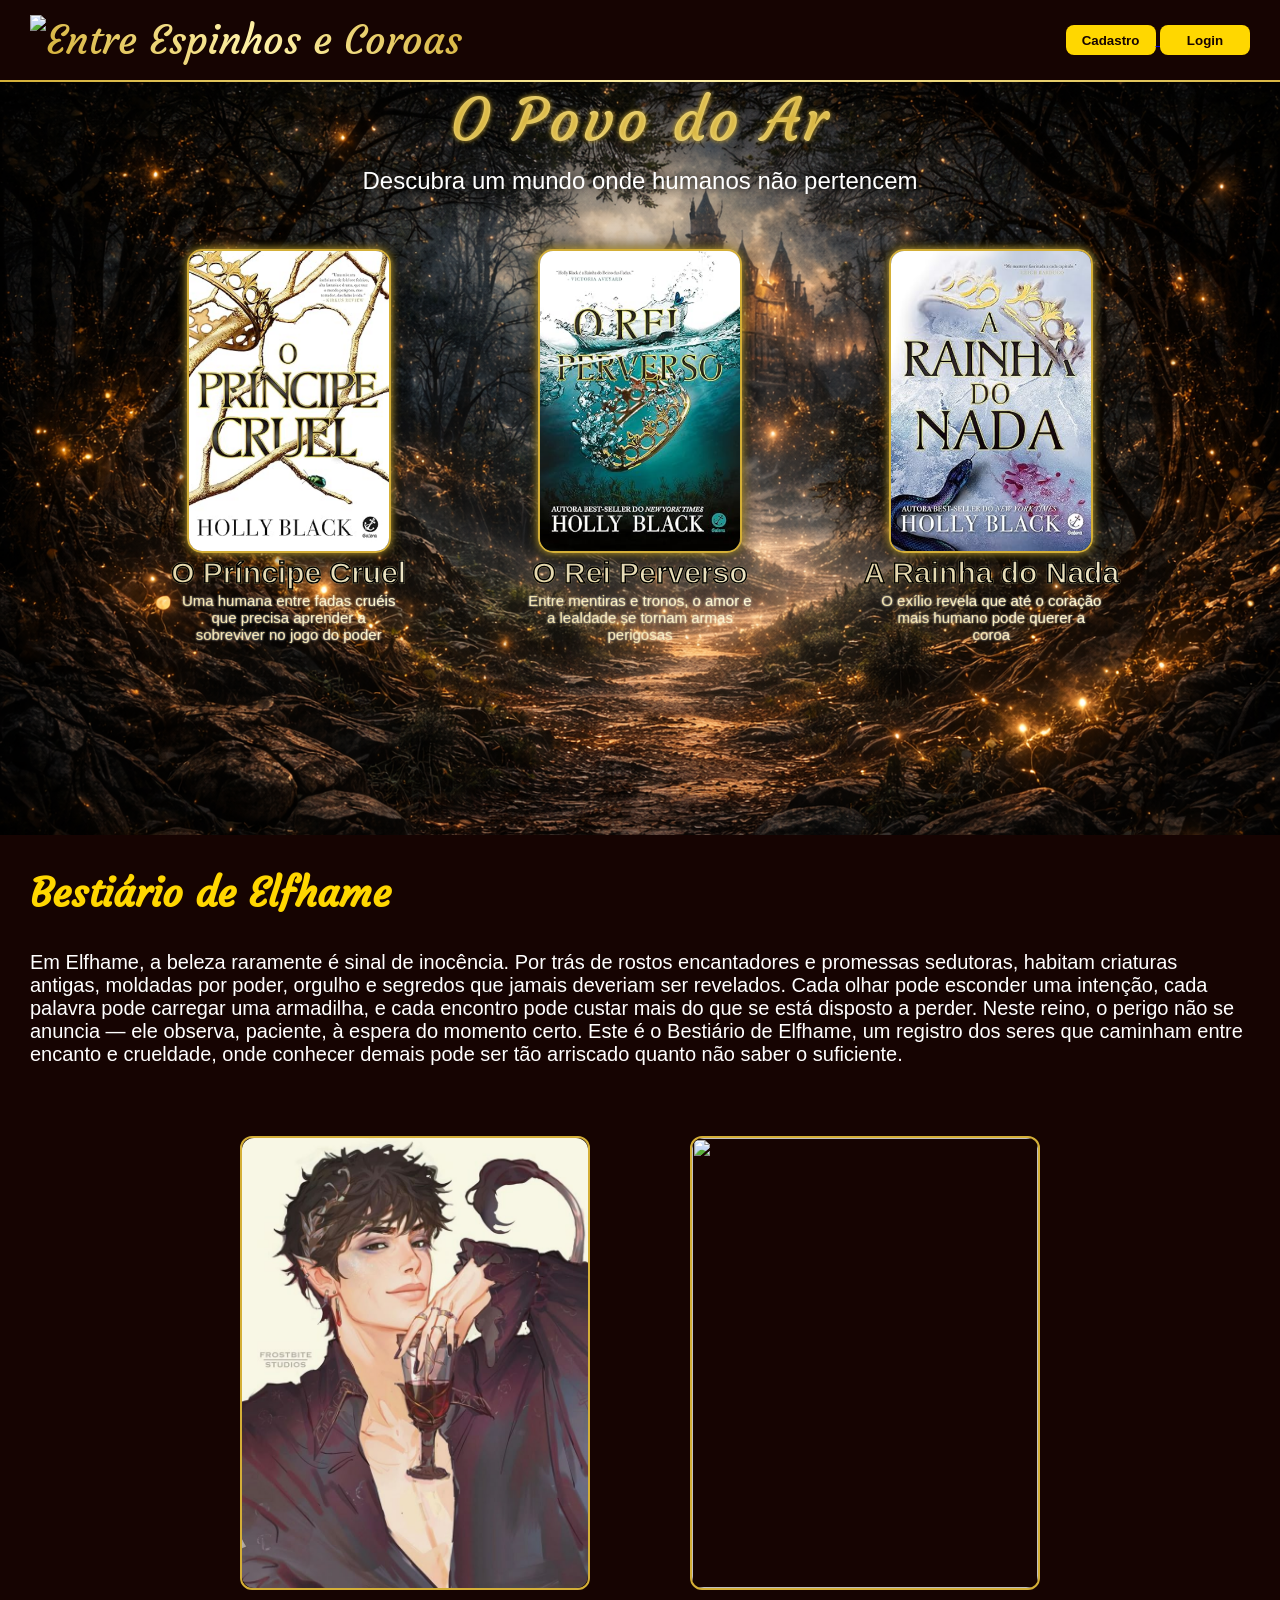
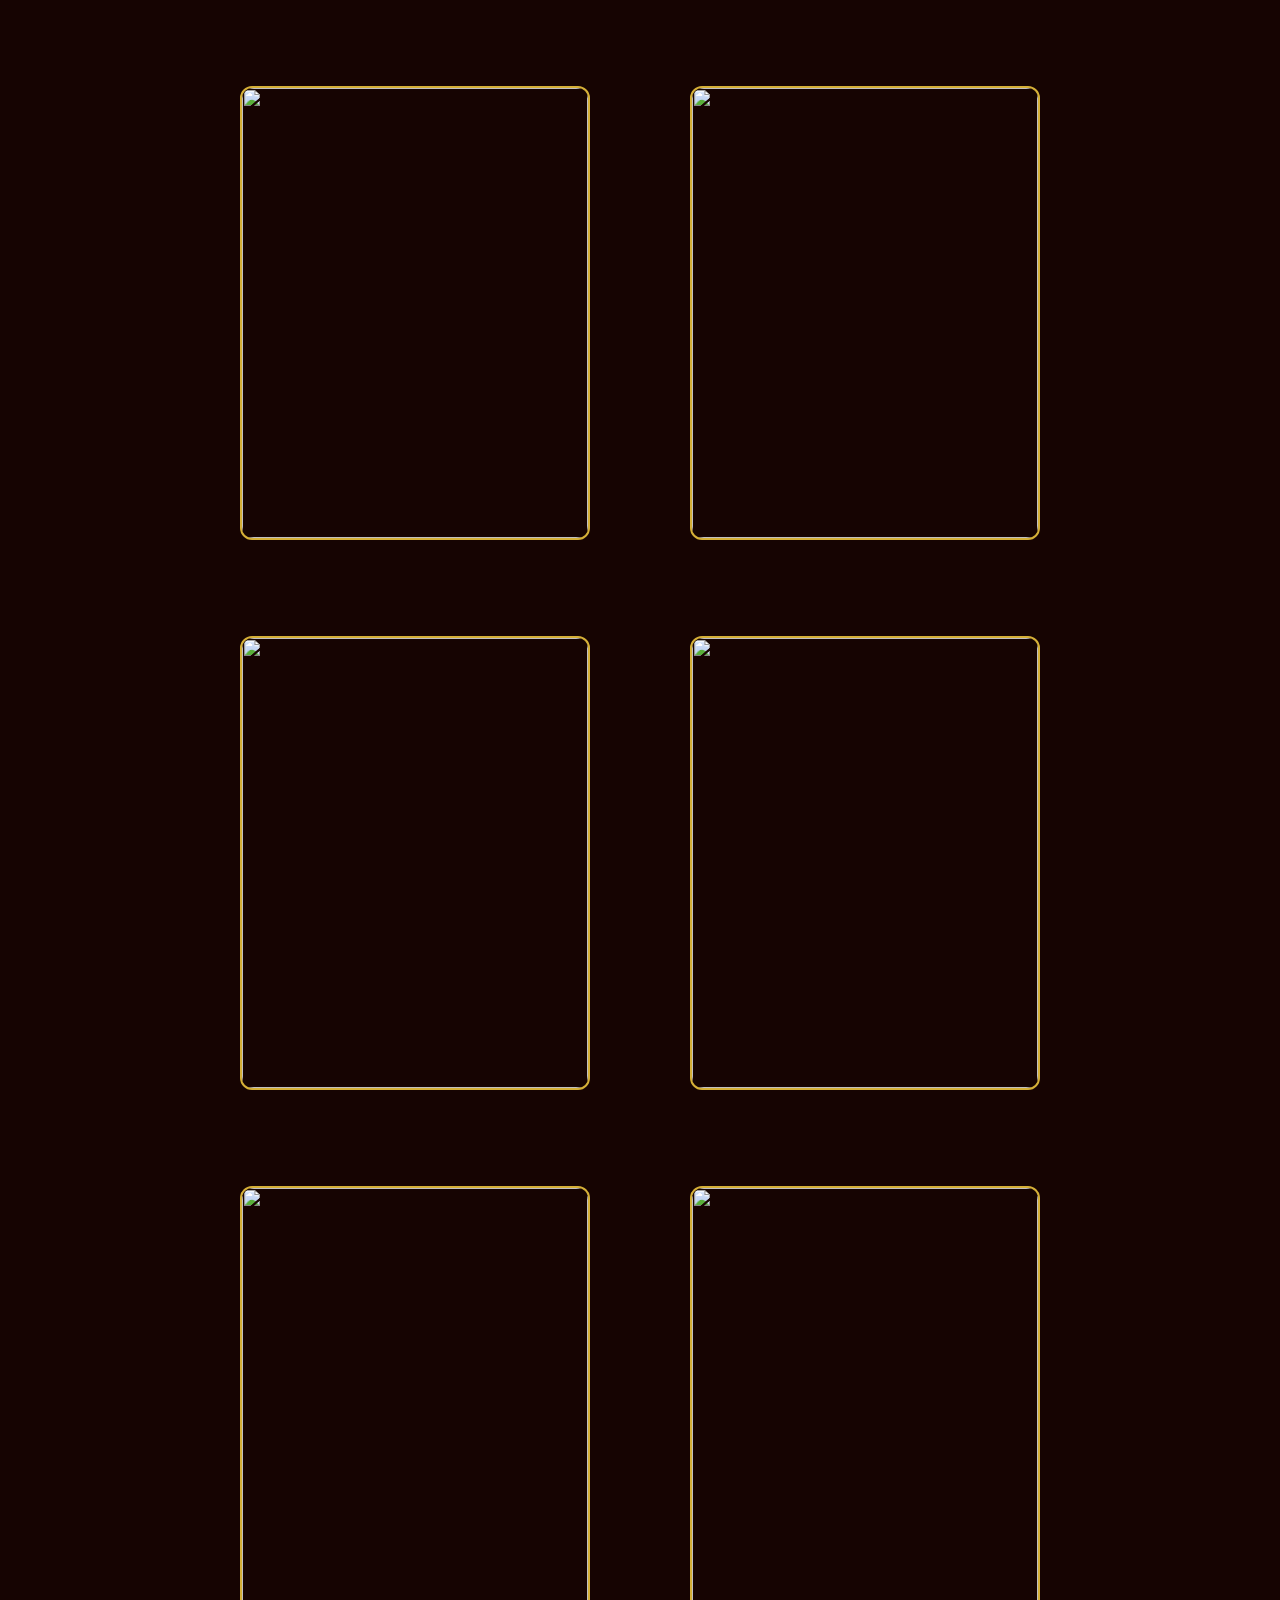
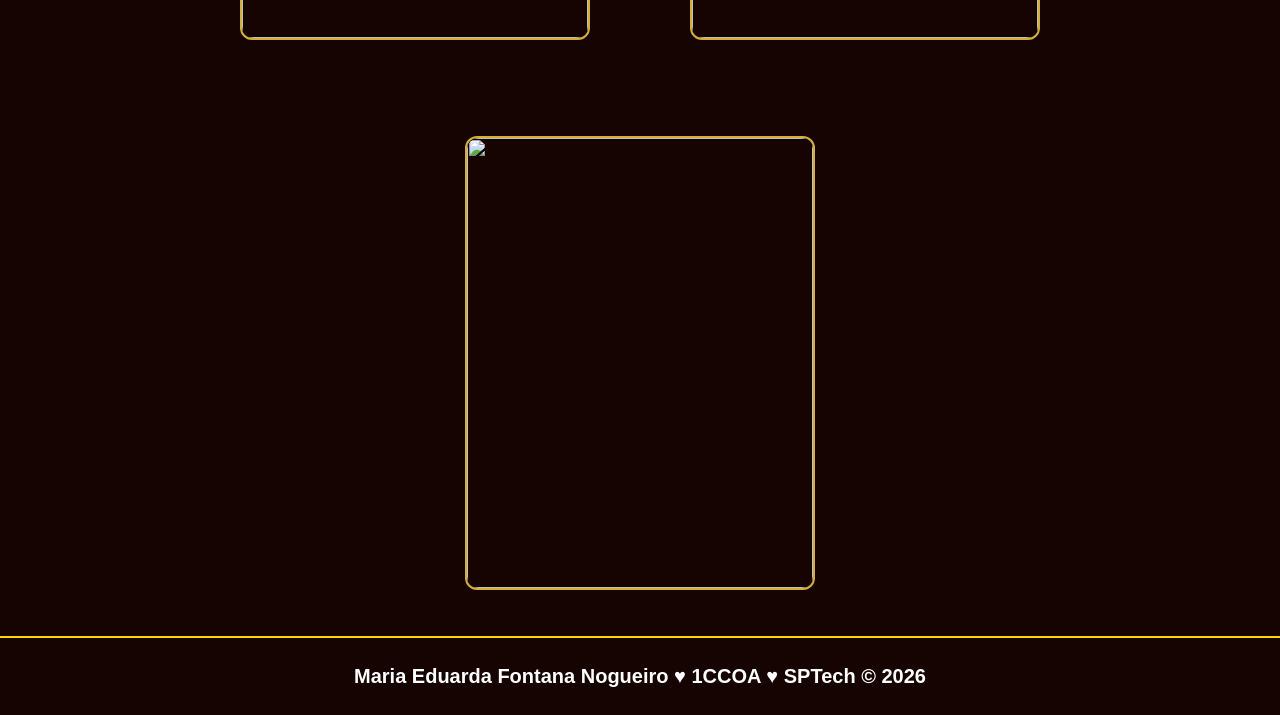
==== public/index.html @ 67f89bbd "salvando" ====
<!DOCTYPE html>
<html lang="en">

<head>
  <meta charset="UTF-8">
  <meta http-equiv="X-UA-Compatible" content="IE=edge">
  <meta name="viewport" content="width=device-width, initial-scale=1.0">

  <title>O Povo do Ar | Página Inicial</title>

  <script src="./js/sessao.js"></script>

  <link rel="stylesheet" href="./css/estilo.css">
  <link rel="icon" href="../public/assets/icon/logo_sem_fundo.png">
  <link rel="preconnect" href="https://fonts.gstatic.com">
  <link rel="preconnect" href="https://fonts.googleapis.com">
</head>

<body>
  <header>
    <div id="logo">
      <a href="/public"><img id="logo_coroa" src="../assets/icon/logo_sem_fundo.png"></a>
      <div class="logo_escrito">Entre Espinhos e Coroas</div>
    </div>

    <div>
      <a href="cadastro.html">
        <button class="button">Cadastro</button>
      </a>
      <a href="login.html">
        <button class="button">Login</button>
      </a>
    </div>
  </header>


  <div class="banner">
    <div class="titulo-container">
      <h1 class="titulo">O Povo do Ar</h1>
      <p class="subtitulo">Descubra um mundo onde humanos não pertencem</p>
    </div>


    <div class="social">
      <div class="container">
        <div class="boxes">
          <div class="box">
            <img src="assets/imgs/livros/principe.png">
            <h4>O Príncipe Cruel</h4>
            <p>Uma humana entre fadas cruéis que precisa aprender a sobreviver no jogo do poder</p>
          </div>
          <div class="box">
            <img src="assets/imgs/livros/rei.png">
            <h4>O Rei Perverso</h4>
            <p>Entre mentiras e tronos, o amor e a lealdade se tornam armas perigosas</p>
          </div>
          <div class="box">
            <img src="assets/imgs/livros/rainha.png">
            <h4>A Rainha do Nada</h4>
            <p>O exílio revela que até o coração mais humano pode querer a coroa</p>
          </div>
        </div>
      </div>
    </div>
  </div>

  <div class="titulo_criaturas">
    <h2>Bestiário de Elfhame</h2>
    <p>Em Elfhame, a beleza raramente é sinal de inocência. Por trás de rostos encantadores e promessas sedutoras, habitam criaturas antigas, moldadas por poder, orgulho e segredos que jamais deveriam ser revelados. Cada olhar pode esconder uma intenção, cada palavra pode carregar uma armadilha, e cada encontro pode custar mais do que se está disposto a perder. Neste reino, o perigo não se anuncia — ele observa, paciente, à espera do momento certo. Este é o Bestiário de Elfhame, um registro dos seres que caminham entre encanto e crueldade, onde conhecer demais pode ser tão arriscado quanto não saber o suficiente.</p>
  </div>

  <div class="container_cards">

    <div class="card_">
      <div class="card_css">
        <div class="card_frente">
          <img src="assets/imgs/personagens/cardan_frostbite_studios.jpg" alt="">
        </div>
        <div class="card_atras">
          <h3 class="p_texto">Fadas (Faeries)</h3>
          <p class="p_texto">São os seres principais do mundo de Elfhame. Apesar do nome “fadas”, elas não são necessariamente gentis:
            podem ser belas, cruéis, enganosas ou perigosas. São imortais ou de vida muito longa e seguem regras
            mágicas rígidas, como não poder mentir diretamente.</p>
        </div>
      </div>
    </div>

    <div class="card_">
      <div class="card_css">
        <div class="card_frente">
          <img src="assets/imgs/elfo_da_corte.png" alt="">
        </div>
        <div class="card_atras">
          <h3 class="p_texto">Elfos da Corte (High Fae)</h3>
          <p class="p_texto">São os nobres do mundo feérico. Poderosos, inteligentes e politicamente influentes, vivem nas cortes e
            comandam grande parte das terras mágicas. Muitos possuem habilidades mágicas e são extremamente
            orgulhosos.</p>
        </div>
      </div>
    </div>

    <div class="card_">
      <div class="card_css">
        <div class="card_frente">
          <img src="assets/imgs/redcaps.png" alt="">
        </div>
        <div class="card_atras">
          <h3 class="p_texto">Redcaps</h3>
          <p class="p_texto">Criaturas violentas e assustadoras, conhecidas por serem guerreiras brutais. Dizem que seus chapéus ficam
            vermelhos porque são tingidos de sangue. São temidos até mesmo por outros feéricos.</p>
        </div>
      </div>
    </div>

    <div class="card_">
      <div class="card_css">
        <div class="card_frente">
          <img src="assets/imgs/goblinos.png" alt="">
        </div>
        <div class="card_atras">
          <h3 class="p_texto">Goblinos</h3>
          <p class="p_texto">Seres feéricos menores, geralmente ligados a trabalhos ou funções mais simples. Podem ser traiçoeiros,
            mas também servem como mensageiros, comerciantes ou servos no mundo de Elfhame.</p>
        </div>
      </div>
    </div>

    <div class="card_">
      <div class="card_css">
        <div class="card_frente">
          <img src="assets/imgs/cardan_capa.jpg" alt="">
        </div>
        <div class="card_atras">
          <h3 class="p_texto">Ogres (Ogro)</h3>
          <p class="p_texto">Criaturas grandes, fortes e perigosas. São mais selvagens do que inteligentes, e costumam viver em áreas
            isoladas ou perigosas. São vistos como ameaças por outras espécies feéricas.</p>
        </div>
      </div>
    </div>

    <div class="card_">
      <div class="card_css">
        <div class="card_frente">
          <img src="assets/imgs/cardan_capa.jpg" alt="">
        </div>
        <div class="card_atras">
          <h3 class="p_texto">Nixies</h3>
          <p class="p_texto">Seres aquáticos ligados a lagos e rios. São sedutores e enganosos, capazes de atrair humanos e feéricos
            para
            a água. Costumam ser difíceis de confiar.</p>
        </div>
      </div>
    </div>

    <div class="card_">
      <div class="card_css">
        <div class="card_frente">
          <img src="assets/imgs/cardan_capa.jpg" alt="">
        </div>
        <div class="card_atras">
          <h3 class="p_texto">Kelpies</h3>
          <p class="p_texto">Espíritos de água que geralmente aparecem como cavalos lindos. Mas sua verdadeira natureza é mortal: eles
            podem arrastar suas vítimas para a morte em rios e lagos.</p>
        </div>
      </div>
    </div>

    <div class="card_">
      <div class="card_css">
        <div class="card_frente">
          <img src="assets/imgs/cardan_capa.jpg" alt="">
        </div>
        <div class="card_atras">
          <h3 class="p_texto">Boggles (ou Boggarts)</h3>
          <p class="p_texto">Pequenas criaturas travessas que gostam de causar confusão e pequenos caos. Não são extremamente perigosas,
            mas podem ser irritantes e enganosas.</p>
        </div>
      </div>
    </div>

    <div class="card_">
      <div class="card_css">
        <div class="card_frente">
          <img src="assets/imgs/cardan_capa.jpg" alt="">
        </div>
        <div class="card_atras">
          <h3 class="p_texto">Humanos</h3>
          <p class="p_texto">São os mortais do Reino Mortal. Não possuem magia nem vida longa, mas são inteligentes, adaptáveis e muitas
            vezes subestimados pelos feéricos.</p>
        </div>
      </div>
    </div>
  </div>




  <div class="footer">
    <div class="container">
      <h4>Maria Eduarda Fontana Nogueiro &hearts; 1CCOA &hearts; SPTech &copy; 2026</h4>
    </div>
  </div>

</body>

<script>
  // assim que clica na imagem ele vira
  // function virar(card) {
  //   card.classList.toggle("virado")
  // }
</script>

</html>
---- public/css/estilo.css ----
/* @import url('https://fonts.googleapis.com/css2?family=Barlow:ital,wght@0,100;0,200;0,300;0,400;0,500;0,600;0,700;0,800;0,900;1,100;1,200;1,300;1,400;1,500;1,600;1,700;1,800;1,900&display=swap'); */
@import url('https://fonts.googleapis.com/css2?family=Bungee&family=Courgette&display=swap');

body {
  margin: 0;
  padding: 0;
  font-family: 'Barlow', 'Segoe UI', 'Segoe UI', Tahoma, Geneva, Verdana, sans-serif;
  background-color: rgb(22, 4, 2);
}

:root {
  --tamanho-header: 80px;
  --tamanho-banner: calc(100vh - var(--tamanho-header) - var(--tamanho-footer) - 2px);
  --tamanho-simulador: calc(100vh - var(--tamanho-header) - var(--tamanho-footer) - 2px);
  --tamanho-login: calc(100vh - var(--tamanho-header) - var(--tamanho-footer) - 2px);
  --tamanho-footer: 65px;
}

.container {
  display: flex;
  width: 80%;
  margin: auto;
}

header {
  height: 20px;
  display: flex;
  align-items: center;
  justify-content: space-between;
  padding: 30px;
  border-bottom: 2px solid;
  border-image-source: linear-gradient(45deg, #d4af37, #fff2a8, #d4af37);
  border-image-slice: 1;
}

#logo {
  display: flex;
}

#logo_coroa {
  height: 80px;
}

.links {
  display: flex;
  justify-content: space-between;
  color: #ffd700;
  gap: 30px;
  font-size: 20px;
}

.logo_escrito {
  font-size: 40px;
  font-family: "Courgette", cursive;
  font-weight: 400;
  font-style: normal;

  /* efeido dourado na letra (deg = degrade vai em sentido diagonal*/
  background: linear-gradient(45deg, #d4af37, #fff2a8, #d4af37);
  /* degrade e o texto ficam juntos */
  -webkit-background-clip: text;
  /* tira da cor da letra em si e permanece o degrade */
  -webkit-text-fill-color: transparent;
  margin: 0;
  justify-content: end;
  display: flex;
  align-items: center;
}

button {
  width: 90px;
  height: 30px;
  border-style: none;
  background-color: #ffd700;
  color: rgb(22, 4, 2);
  font-weight: 700;
  border-radius: 8px;
  cursor: pointer;
  transition: 0.3s;
}

.button:hover {
  transition: scale(1.3);
  background-color: #cbb223;
  color: white;
  transform: translateY(-2px);
}

body::selection {
  background-color: #ffd700;
  color: black;
}

.titulo_principal img {
  height: 65px;
  justify-content: center;
  align-items: center;

}

.header a {
  text-decoration: none;
  color: #e3b062;
  font-size: 16px;
}

.agora {
  font-weight: 600;
}

.navbar {
  width: 300px;
  display: flex;
  align-items: center;
  justify-content: space-between;
  list-style: none;
  color: #e3b062;
}


/* coroa */
.navbar img {
  width: 60px;
}

.header h1 {
  margin: 0;
}

/* BANNER */
.banner {
  height: var(--tamanho-banner);
  color: white;
  background-image: url('../assets/imgs/fundo/fundo_home.png');
  background-size: cover;
}

.banner .container {
  justify-content: center;
  align-items: center;
  height: 100%;
}

.titulo-container {
  /* centralizar */
  text-align: center;
  /* fica grudado no cabeçalho */
  margin: 0px;
}

.titulo {
  font-size: 60px;
  font-family: "Courgette", cursive;
  font-weight: 400;
  font-style: normal;

  /* efeido dourado na letra (deg = degrade vai em sentido diagonal*/
  background: linear-gradient(45deg, #d4af37, #fff2a8, #d4af37);
  /* degrade e o texto ficam juntos */
  -webkit-background-clip: text;
  /* tira da cor da letra em si e permanece o degrade */
  -webkit-text-fill-color: transparent;
  /* brilho */
  text-shadow: 0 0 5px #d4af37;

  letter-spacing: 3px;
  margin: 0;
}

.subtitulo {
  font-size: 24px;
  color: white;
  margin-top: 10px;
  text-shadow: 0 0 10px black;
}

.banner .container p {
  width: 70%;
  margin: 0;
  padding: 0;
  font-size: 15px;
}

.banner .container span {
  font-weight: 800;
}

/* MISSÃO VISÃO VALORES */

.social {
  display: flex;
}

.social .container {
  justify-content: center;

}

.box img {
  /* padroniza o tamanho da imagem */
  width: 200px;
  height: 300px;
  /* não deixa distorcer a imagem */
  object-fit: cover;
  /* curva da borda */
  border-radius: 15px;
  border: 2px solid #d4af37;
  box-shadow: 0 0 10px #d4af37, 0 0 20px black;
}

.social .container .boxes {
  display: flex;
  width: 100%;
  padding: 30px 0;
  justify-content: center;
  gap: 30px;
}

.social p {
  text-align: center;
}

.box {
  display: flex;
  flex-direction: column;
  align-items: center;
  width: 500px;
  /* efeido dourado na letra (deg = degrade vai em sentido diagonal*/
  background: linear-gradient(45deg, #d4af37, #fff2a8, #d4af37);
  /* degrade e o texto ficam juntos */
  -webkit-background-clip: text;
  /* tira da cor da letra em si e permanece o degrade */
  -webkit-text-fill-color: transparent;
}

.box h4 {
  /* aumentar a letra */
  font-size: 30px;
  margin-top: 3px;
  margin-bottom: 2px;

  -webkit-text-stroke: 1.5px black;
  text-shadow: 0 0 2px rgba(228, 224, 214, 0.7);
}

.box p {
  margin-top: 5px;
  text-shadow: 0 0 2px white;
  font-size: 2px;
}

.historia {
  display: flex;
}

/* FOOTER */

.footer {
  background-color: rgb(22, 4, 2);
  height: 50px;
  color: #fff;
  display: flex;
  font-size: 15px;
  border-top: 2px solid #ffd700;
}

.footer .container {
  justify-content: center;
  text-align: center;

}

.footer .container h4 {
  color: white;
  font-size: 20px;
}


/* HOME */

.home {
  background-color: rgb(0, 0, 0);
  color: white;
}

.personagem {
  margin: 30px;
  width: 33%;
  background-color: rgb(22, 4, 2);
  border-radius: 20px;
  padding: 10px;
  border: 4px solid #ffd700;
}

.titulo-personagens p {
  font-size: 600px;
}



/* cards da home */

.titulo_criaturas {
  margin: 30px;
  font-weight: 400;
  font-style: normal;
}

.titulo_criaturas h2 {
  font-size: 40px;
  font-family: "Courgette", cursive;
  color: #ffd700;
}

.titulo_criaturas p {
  font-size: 20px;
  color: white;
}

.container_cards {
  gap: 20px;
  justify-content: center;
  margin-top: 10px;
  margin-bottom: 10px;

  display: flex;
  flex-wrap: wrap;

}

.card_ {
  width: 350px;
  height: 450px;
  /* efeito 3D */
  /* perspective: 1000px; */
  margin: 40px;
  display: flex;
  gap: 20px;
}

.card_css {
  width: 100%;
  height: 100%;
  transition: 0.8s;
  /* transform-style: preserve-3d; */
  position: relative;
  border-radius: 12px;
  border: 2px solid #d4af37;
}

/* imagem escurece */
.card_:hover .card_frente img {
  opacity: 0.3;
  transition: 0.5s;
}

.card_:hover .card_atras {
  opacity: 1;
}

.card_frente,
.card_atras {
  /* faz a frente e verso ficar um em cima do outro */
  position: absolute;

  width: 100%;
  height: 100%;
  /* backface-visibility: hidden; */
  border-radius: 12px;
  overflow: hidden;
}

.card_frente img {
  width: 100%;
  height: 100%;
  /* object-fit: cover; */
}

.card_frente {
  /* para ficar um em cima do outro */
  position: relative;
}

.card_atras p {
  font-size: 20px;
  line-height: 1.5;
  /* espaçamento entre as linhas */
  margin: 0;
  /* max-width: 250px; */
}

.card_atras h3 {
  font-size: 24px;
  justify-content: center;
  text-shadow: 0 0 5px #ffd700;
}


.p_texto {
  width: 100%;
  height: 20%;
  display: flex;
  flex-direction: column;
  align-items: center;

}

.card_atras {
  width: 100%;
  height: 100%;
  color: #ffffff;
  /* transform: rotateY(180deg); */
  top: 0;
  /* left: 0; */
  /* quando esta na imagem não aparece o que esta escrito */
  opacity: 0;
  text-align: center;
  /* tempo para escurecer */
  transition: 0.5s;
  display: flex;
  flex-direction: column;
  align-items: center;
  gap: 12px;
  text-align: center;
}



/* LOGIN */

.login {
  height: var(--tamanho-login);
  background-image: url('../assets/imgs/fundo/fundo_cadastro_login.png');
  background-size: cover;
}

.login .container {
  justify-content: center;
  align-items: center;
  height: 100%;
}

.card {
  width: 50%;
  background-color: rgb(0, 0, 0);
  border-radius: 10px;
  display: flex;
  align-items: center;
  justify-content: space-evenly;
  color: rgb(255, 255, 255);
  flex-direction: column;
  height: fit-content;
  padding: 20px 0;
}

.card h2 {
  margin: 0;
  font-size: 30px;
  color: #ffd700;
}

.formulario {
  display: flex;
  height: 90%;
  width: 80%;
  justify-content: space-around;
  flex-direction: column;
}

.formulario span {
  font-size: 15px;
  font-weight: 800;
}

.formulario input {
  border: 2px solid #ffd700;
  text-align: center;
  border-radius: 6px;
  margin: 0;
}

.campo select {
  border: 2px solid #ffd700;
  background-color: rgb(208, 207, 207);
  text-align: center;
  border-radius: 6px;
  margin: 0;
  height: 40px;
  color: rgb(126, 123, 123);
}

.campo {
  display: flex;
  flex-direction: column;
  justify-content: start;
  padding: 5px 0;
}

.botao {
  cursor: pointer;
  font-family: "Barlow", sans-serif;
  border: 0;
  border-radius: 5px;
  font-weight: 600;
  font-size: 18px;
  color: black;
  background-color: #ffd700;
  width: 120px;
  height: 30px;
  align-self: center;
  margin-top: 20px;
  border: 3px solid black;
}

.loading-div {
  width: 50px;
  display: none;
}

.loading-div img {
  height: 50px;
  width: 50px;
}

#div_erros_login {
  display: none
}

/* FORMULARIO */

.alerta_erro {
  display: flex;
  justify-content: flex-end;
}

.card_erro {
  display: none;
  background-color: rgb(0, 0, 0);
  color: rgb(255, 255, 255);
  /* width: 230px; */
  position: fixed;
  border-radius: 4px;
  border: #670505 3px solid;
  padding: 10px;
  margin-right: 10%;
}

.card_erro #mensagem_erro {
  font-weight: 500;
  font-size: 20px;
}

.formulario .tipo_campo {
  font-size: 20px;
  font-weight: 600 !important;
}

.formulario {
  display: flex;
  flex-direction: column;
}

input {
  margin-bottom: 10px;
  border: 2px solid #ffffff;
  padding: 10px;
  text-align: center;
  border-radius: 10px;
  background-color: rgb(208, 207, 207);
}

.btn {
  font-family: "Barlow", sans-serif;
  border: 0;
  border-radius: 5px;
  font-weight: 600;
  font-size: 18px;
  padding: 10px 15px;
  color: white;
  background-color: #ED145B;
  width: 120px;
  align-self: center;
  margin-top: 5px;
}

.loading-div {
  width: 50px;
  margin: auto;
  display: none;
}

.loading-div img {
  height: 50px;
  width: 50px;
}
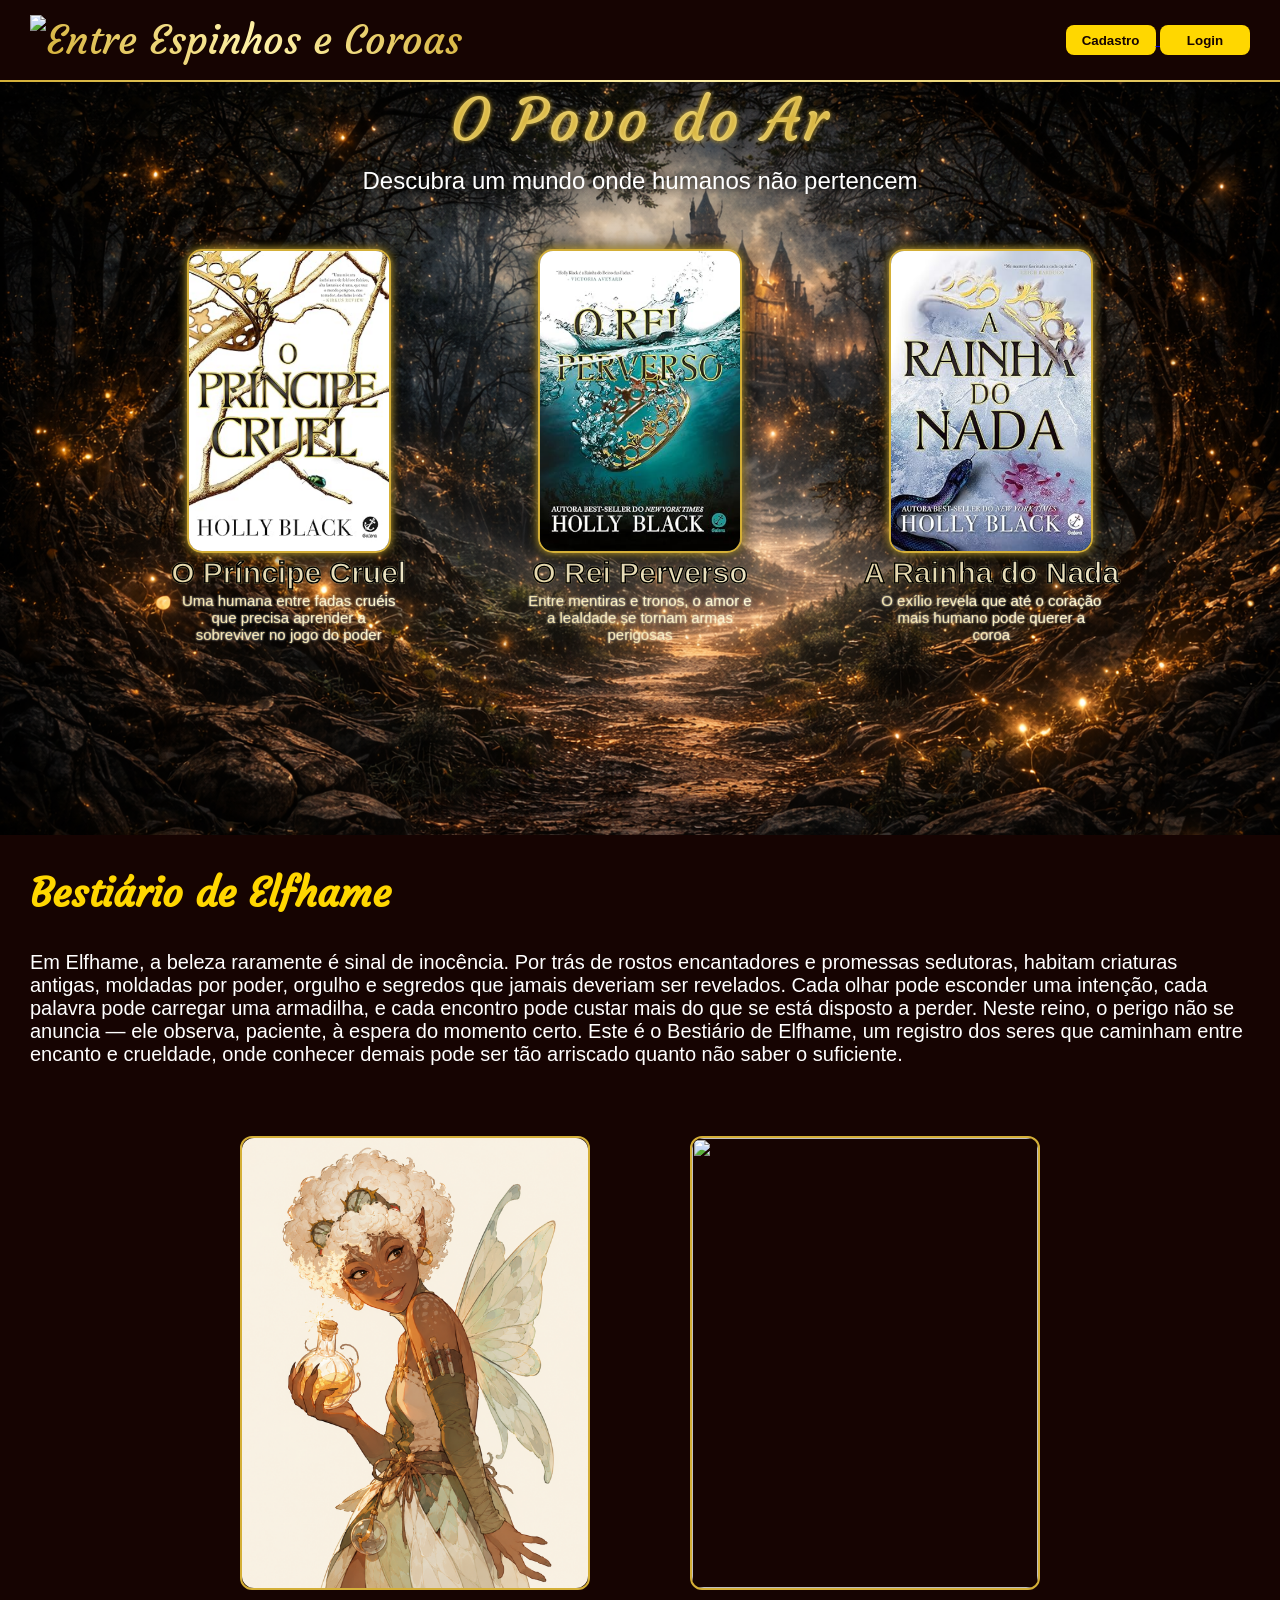
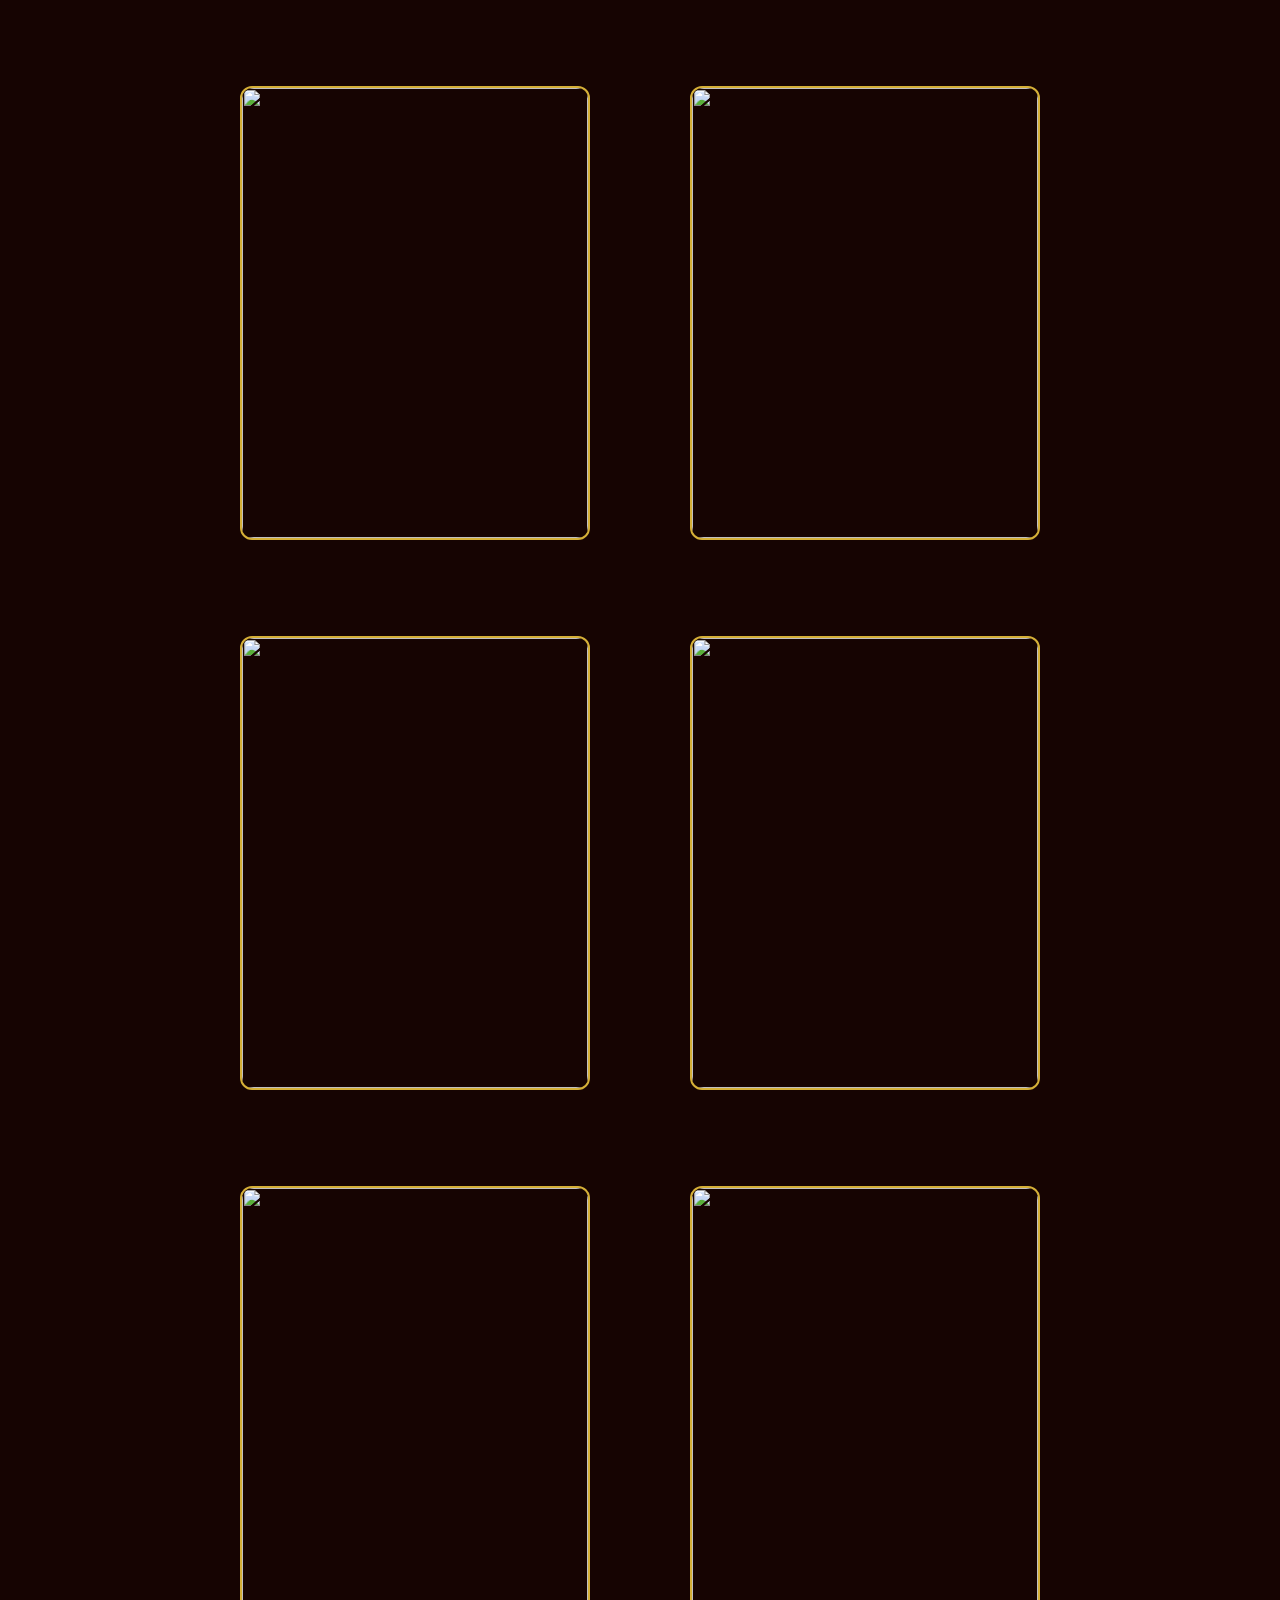
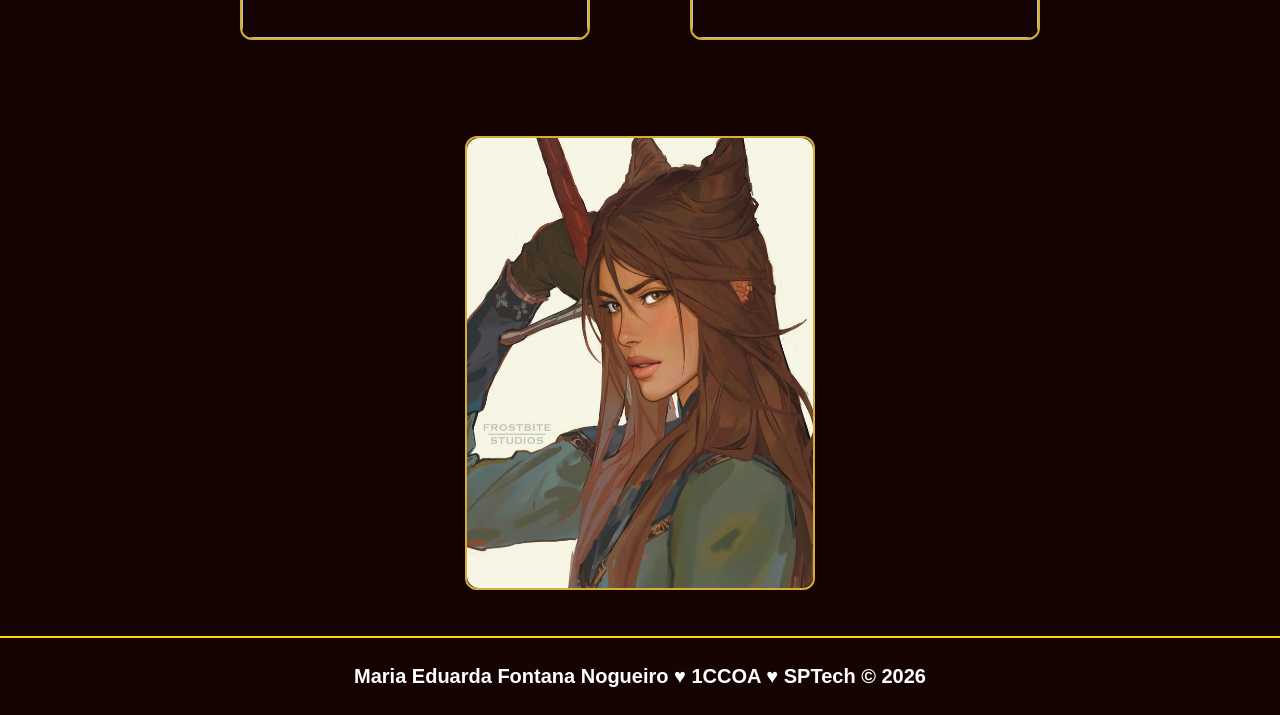
==== commit 0e6250a9: "Alteração da lógica no bate papo" ====
--- a/public/index.html
+++ b/public/index.html
@@ -11,7 +11,7 @@
   <script src="./js/sessao.js"></script>
 
   <link rel="stylesheet" href="./css/estilo.css">
-  <link rel="icon" href="../public/assets/icon/logo_sem_fundo.png">
+  <link rel="icon" href="../assets/icon/logo_sem_fundo.png">
   <link rel="preconnect" href="https://fonts.gstatic.com">
   <link rel="preconnect" href="https://fonts.googleapis.com">
 </head>
@@ -74,10 +74,10 @@
     <div class="card_">
       <div class="card_css">
         <div class="card_frente">
-          <img src="assets/imgs/personagens/cardan_frostbite_studios.jpg" alt="">
-        </div>
-        <div class="card_atras">
-          <h3 class="p_texto">Fadas (Faeries)</h3>
+          <img src="assets/imgs/racas/fada.png" alt="">
+        </div>
+        <div class="card_atras">
+          <h3 class="p_texto">Fada</h3>
           <p class="p_texto">São os seres principais do mundo de Elfhame. Apesar do nome “fadas”, elas não são necessariamente gentis:
             podem ser belas, cruéis, enganosas ou perigosas. São imortais ou de vida muito longa e seguem regras
             mágicas rígidas, como não poder mentir diretamente.</p>
@@ -88,10 +88,10 @@
     <div class="card_">
       <div class="card_css">
         <div class="card_frente">
-          <img src="assets/imgs/elfo_da_corte.png" alt="">
-        </div>
-        <div class="card_atras">
-          <h3 class="p_texto">Elfos da Corte (High Fae)</h3>
+          <img src="assets/imgs/racas/elfo.png" alt="">
+        </div>
+        <div class="card_atras">
+          <h3 class="p_texto">Elfos da Corte</h3>
           <p class="p_texto">São os nobres do mundo feérico. Poderosos, inteligentes e politicamente influentes, vivem nas cortes e
             comandam grande parte das terras mágicas. Muitos possuem habilidades mágicas e são extremamente
             orgulhosos.</p>
@@ -128,10 +128,10 @@
     <div class="card_">
       <div class="card_css">
         <div class="card_frente">
-          <img src="assets/imgs/cardan_capa.jpg" alt="">
-        </div>
-        <div class="card_atras">
-          <h3 class="p_texto">Ogres (Ogro)</h3>
+          <img src="assets/imgs/racas/" alt="">
+        </div>
+        <div class="card_atras">
+          <h3 class="p_texto">Ogro</h3>
           <p class="p_texto">Criaturas grandes, fortes e perigosas. São mais selvagens do que inteligentes, e costumam viver em áreas
             isoladas ou perigosas. São vistos como ameaças por outras espécies feéricas.</p>
         </div>
@@ -171,7 +171,7 @@
           <img src="assets/imgs/cardan_capa.jpg" alt="">
         </div>
         <div class="card_atras">
-          <h3 class="p_texto">Boggles (ou Boggarts)</h3>
+          <h3 class="p_texto">Boggles</h3>
           <p class="p_texto">Pequenas criaturas travessas que gostam de causar confusão e pequenos caos. Não são extremamente perigosas,
             mas podem ser irritantes e enganosas.</p>
         </div>
@@ -181,7 +181,7 @@
     <div class="card_">
       <div class="card_css">
         <div class="card_frente">
-          <img src="assets/imgs/cardan_capa.jpg" alt="">
+          <img src="assets/imgs/personagens/jude_frostbite_studios.jpg" alt="">
         </div>
         <div class="card_atras">
           <h3 class="p_texto">Humanos</h3>
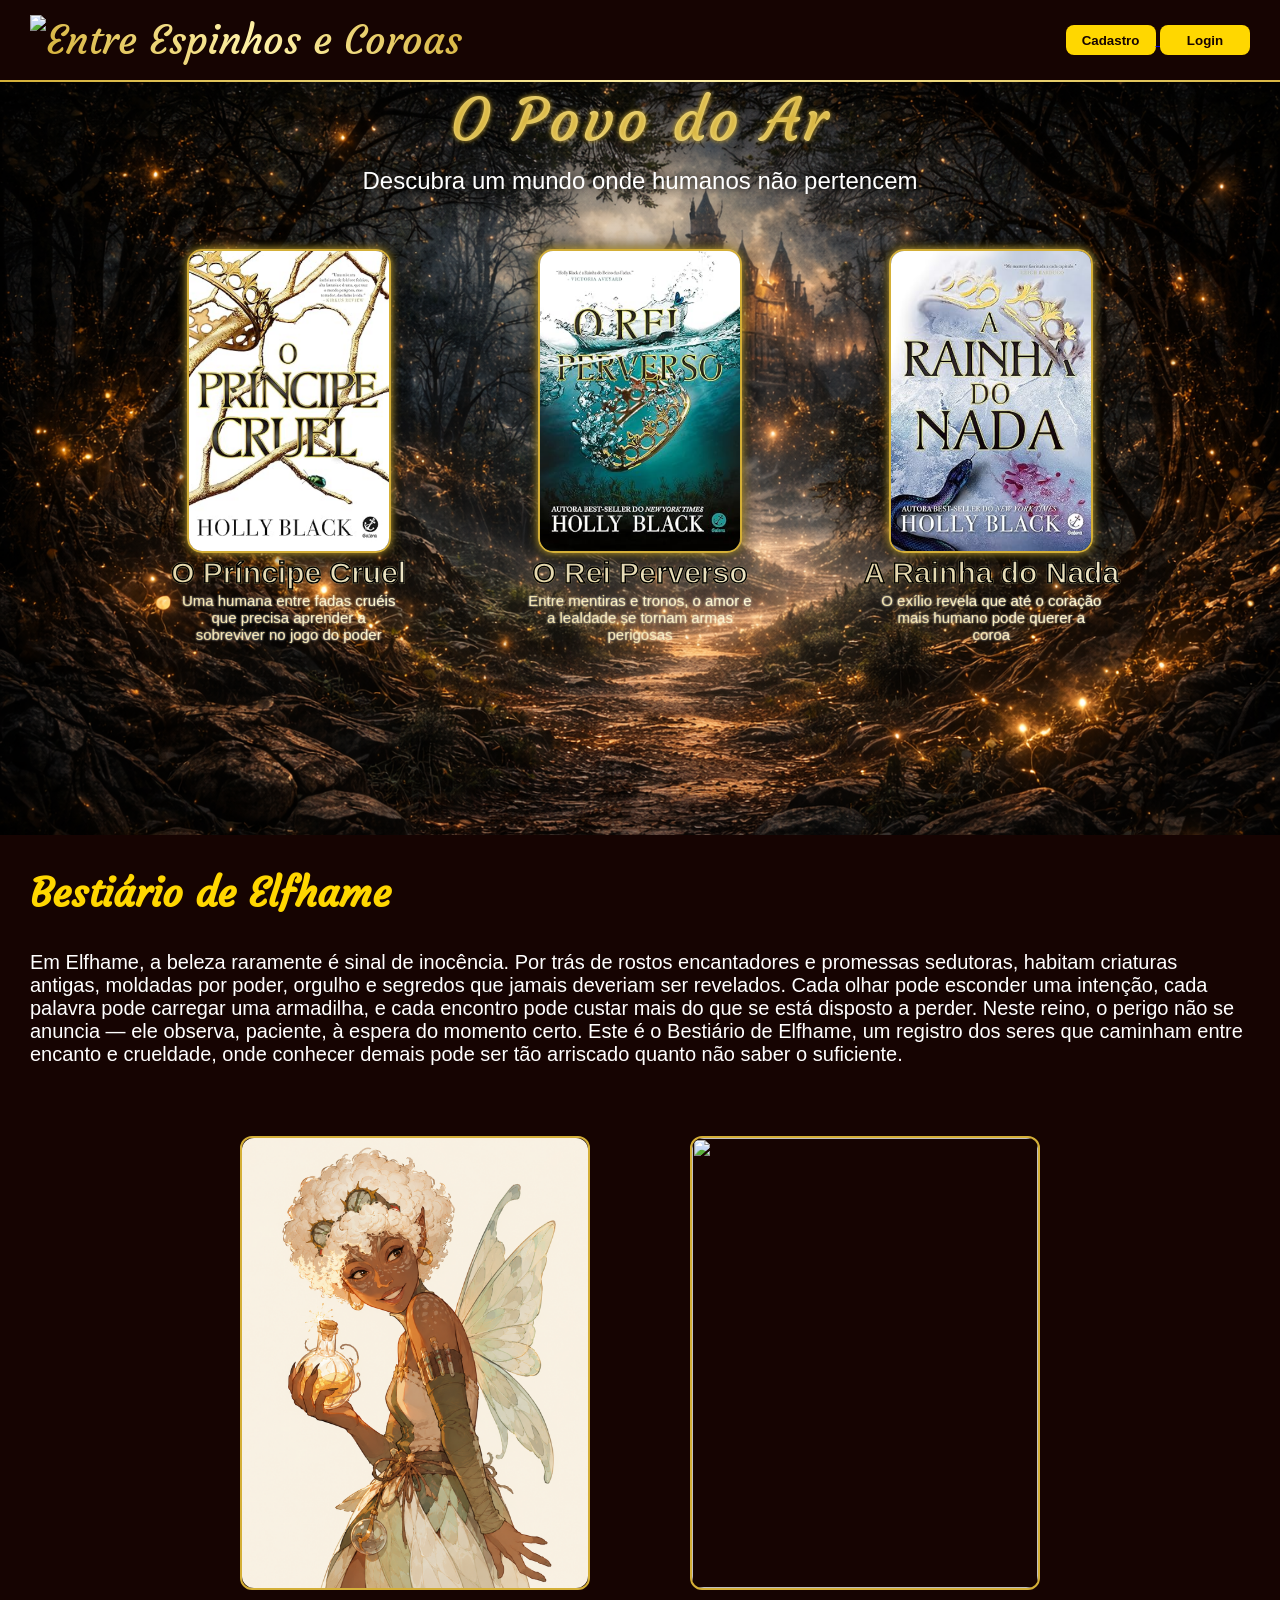
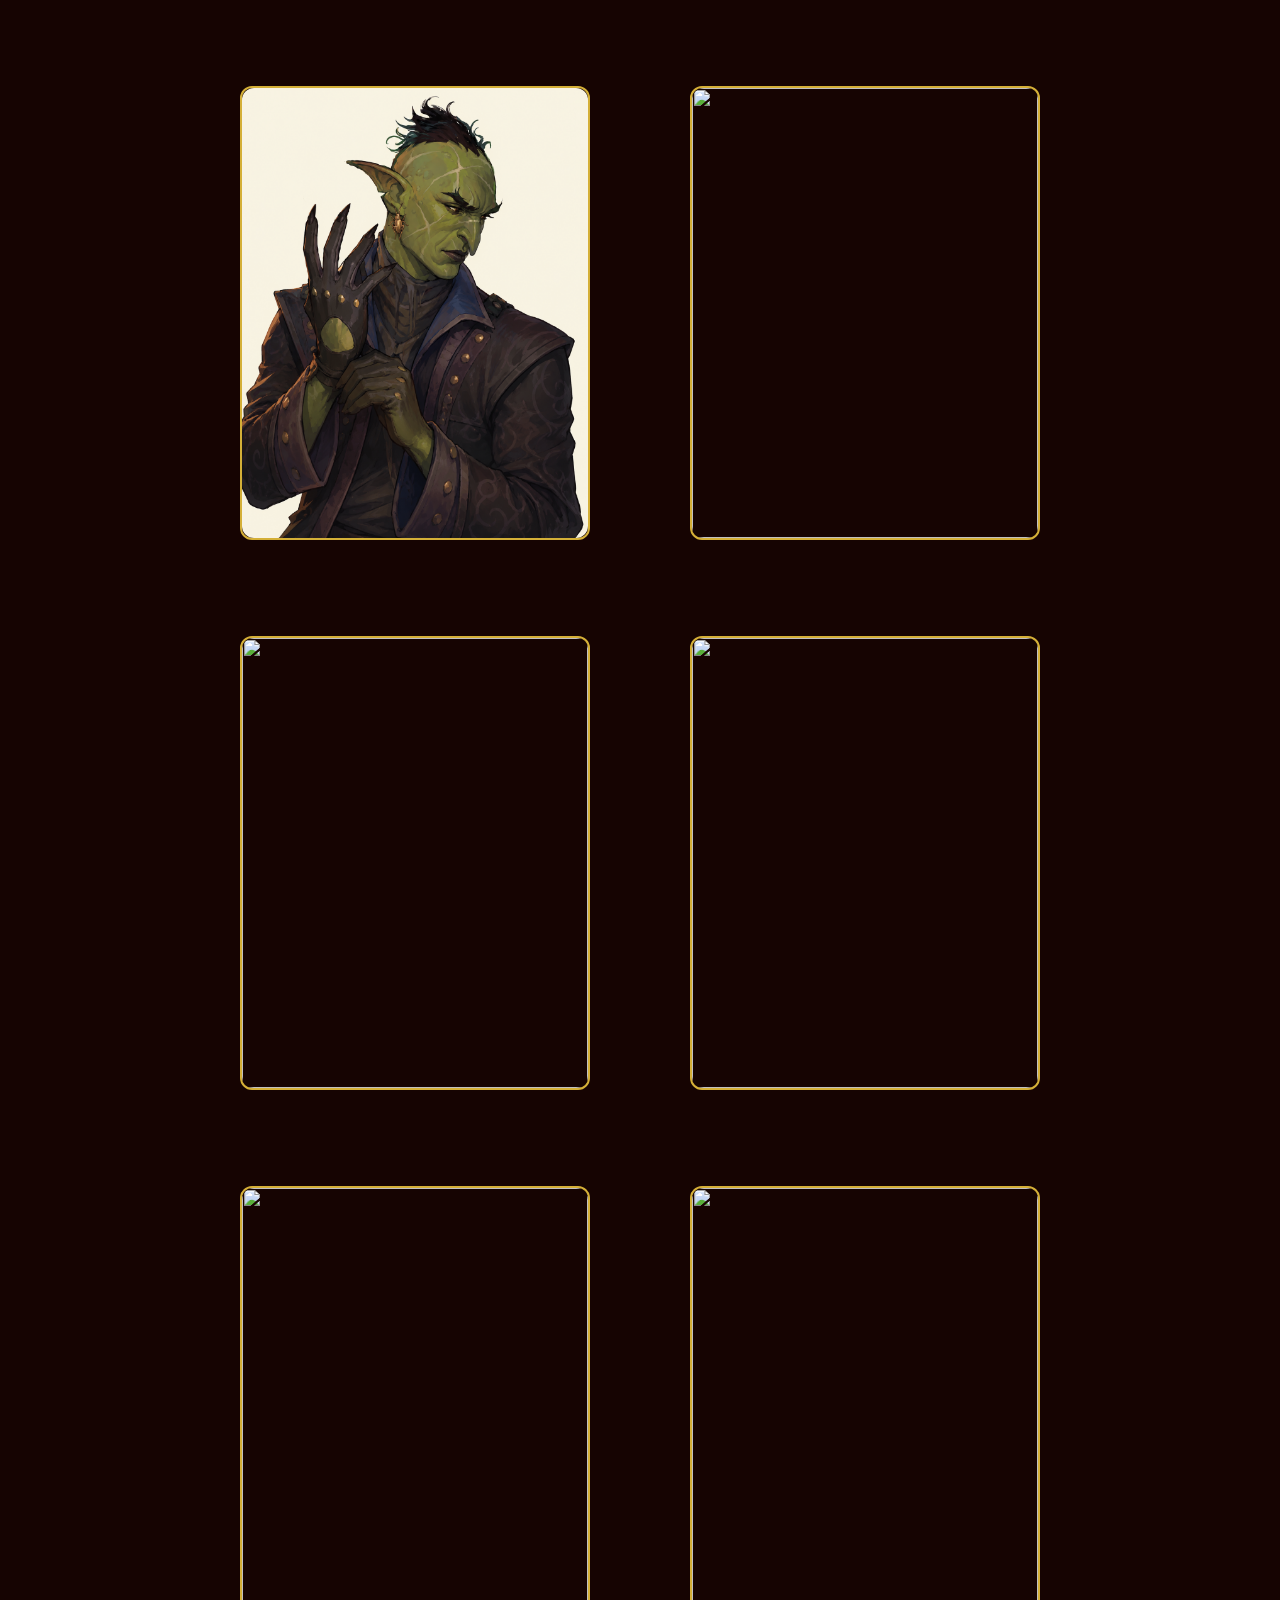
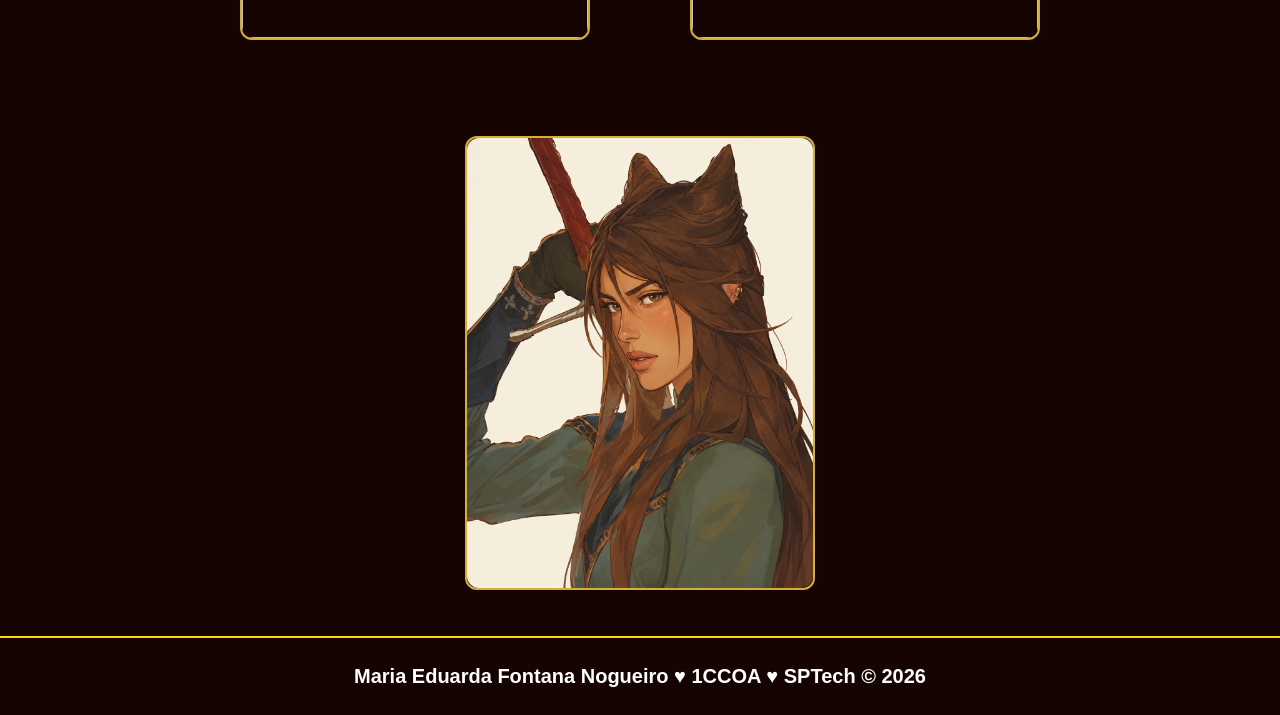
==== commit 2159efed: "Conexão do bate-papo com o banco e padronização do css" ====
--- a/public/index.html
+++ b/public/index.html
@@ -88,7 +88,7 @@
     <div class="card_">
       <div class="card_css">
         <div class="card_frente">
-          <img src="assets/imgs/racas/elfo.png" alt="">
+          <img src="assets/imgs/racas/elfo.jpg" alt="">
         </div>
         <div class="card_atras">
           <h3 class="p_texto">Elfos da Corte</h3>
@@ -102,12 +102,11 @@
     <div class="card_">
       <div class="card_css">
         <div class="card_frente">
-          <img src="assets/imgs/redcaps.png" alt="">
-        </div>
-        <div class="card_atras">
-          <h3 class="p_texto">Redcaps</h3>
-          <p class="p_texto">Criaturas violentas e assustadoras, conhecidas por serem guerreiras brutais. Dizem que seus chapéus ficam
-            vermelhos porque são tingidos de sangue. São temidos até mesmo por outros feéricos.</p>
+          <img src="assets/imgs/racas/orc.png" alt="">
+        </div>
+        <div class="card_atras">
+          <h3 class="p_texto">Orcs</h3>
+          <p class="p_texto">Criaturas fortes, brutais e com aparência intimidadora. Diferente dos ogros, possuem mais inteligência e organização, muitas vezes vivendo em grupos ou clãs. São temidos por sua força e resistência, podendo atuar como guerreiros ou mercenários no mundo feérico.</p>
         </div>
       </div>
     </div>
@@ -181,7 +180,7 @@
     <div class="card_">
       <div class="card_css">
         <div class="card_frente">
-          <img src="assets/imgs/personagens/jude_frostbite_studios.jpg" alt="">
+          <img src="assets/imgs/racas/humana.png" alt="">
         </div>
         <div class="card_atras">
           <h3 class="p_texto">Humanos</h3>
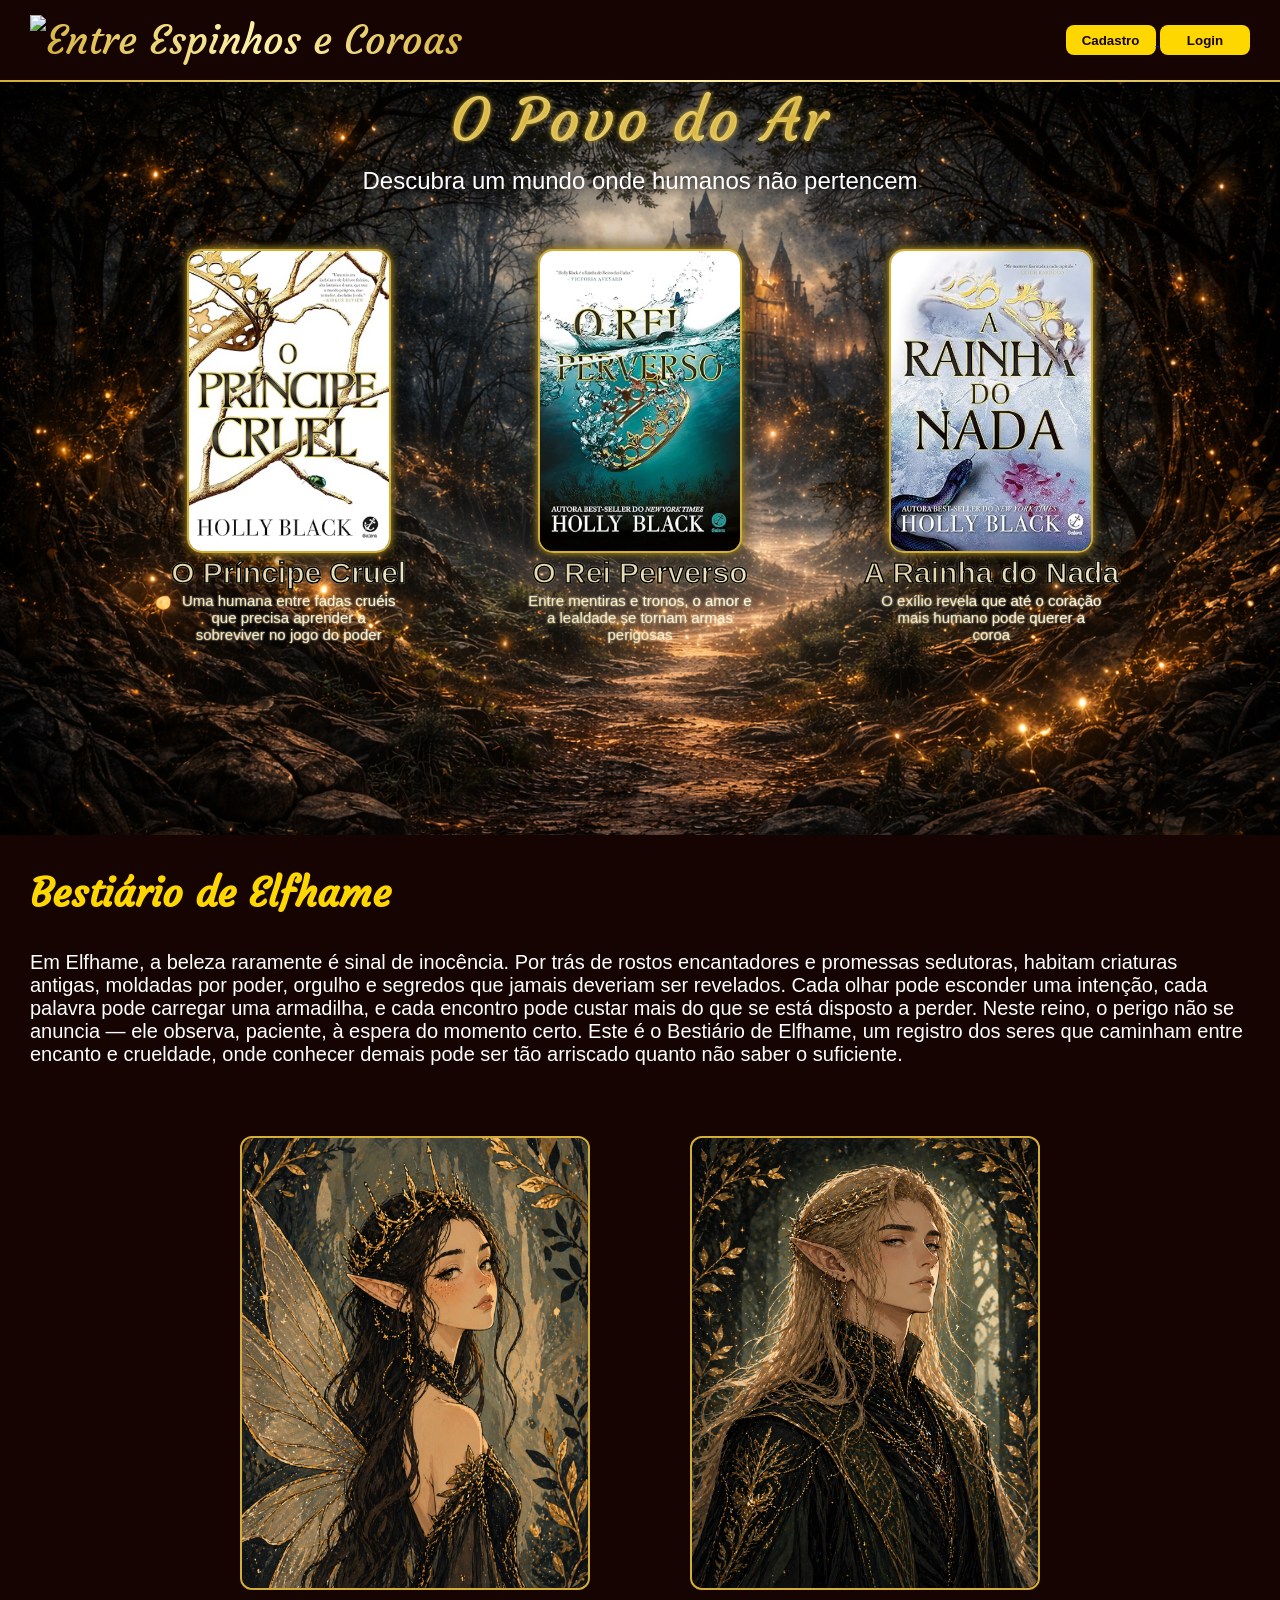
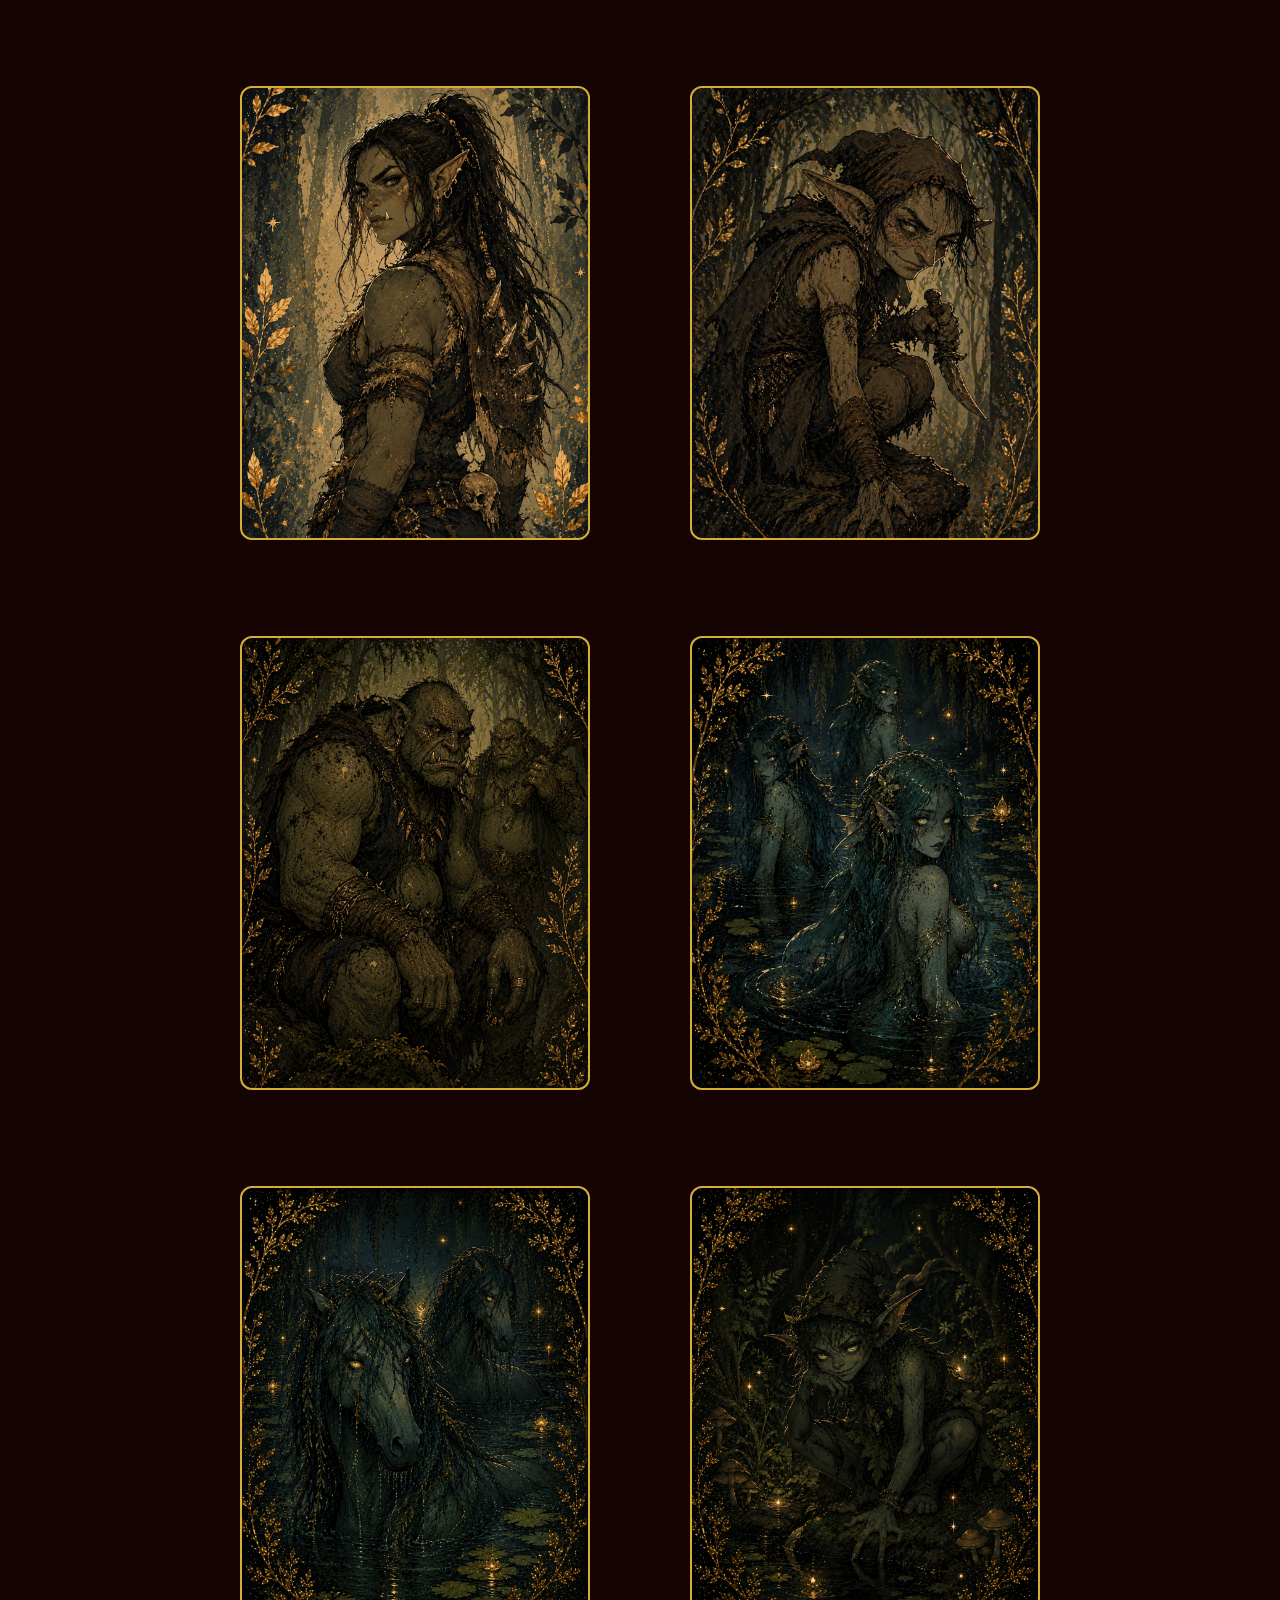
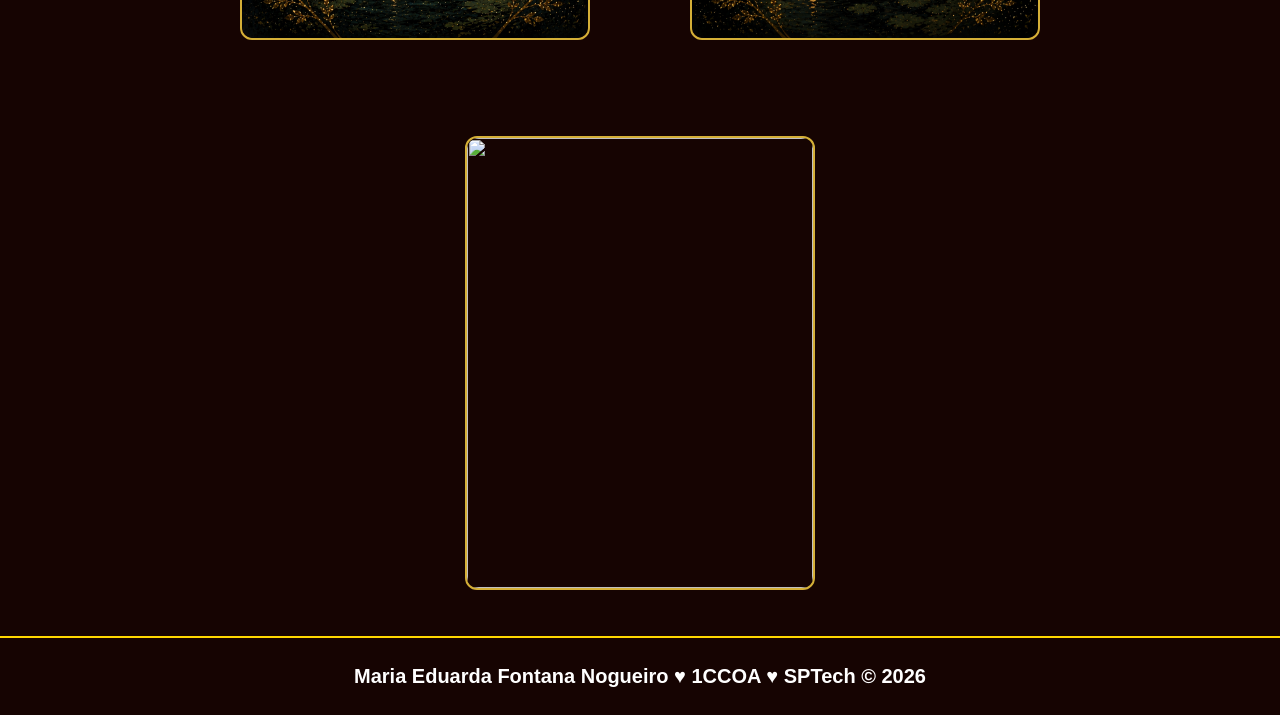
==== commit c9c79505: "Alteração das imagens" ====
--- a/public/index.html
+++ b/public/index.html
@@ -88,7 +88,7 @@
     <div class="card_">
       <div class="card_css">
         <div class="card_frente">
-          <img src="assets/imgs/racas/elfo.jpg" alt="">
+          <img src="assets/imgs/racas/elfo.png" alt="">
         </div>
         <div class="card_atras">
           <h3 class="p_texto">Elfos da Corte</h3>
@@ -102,7 +102,7 @@
     <div class="card_">
       <div class="card_css">
         <div class="card_frente">
-          <img src="assets/imgs/racas/orc.png" alt="">
+          <img src="assets/imgs/racas/orcs.png" alt="">
         </div>
         <div class="card_atras">
           <h3 class="p_texto">Orcs</h3>
@@ -114,7 +114,7 @@
     <div class="card_">
       <div class="card_css">
         <div class="card_frente">
-          <img src="assets/imgs/goblinos.png" alt="">
+          <img src="assets/imgs/racas/goblino.png" alt="">
         </div>
         <div class="card_atras">
           <h3 class="p_texto">Goblinos</h3>
@@ -127,7 +127,7 @@
     <div class="card_">
       <div class="card_css">
         <div class="card_frente">
-          <img src="assets/imgs/racas/" alt="">
+          <img src="assets/imgs/racas/ogres.png" alt="">
         </div>
         <div class="card_atras">
           <h3 class="p_texto">Ogro</h3>
@@ -140,7 +140,7 @@
     <div class="card_">
       <div class="card_css">
         <div class="card_frente">
-          <img src="assets/imgs/cardan_capa.jpg" alt="">
+          <img src="assets/imgs/racas/nixies.png" alt="">
         </div>
         <div class="card_atras">
           <h3 class="p_texto">Nixies</h3>
@@ -154,7 +154,7 @@
     <div class="card_">
       <div class="card_css">
         <div class="card_frente">
-          <img src="assets/imgs/cardan_capa.jpg" alt="">
+          <img src="assets/imgs/racas/kelpies.png" alt="">
         </div>
         <div class="card_atras">
           <h3 class="p_texto">Kelpies</h3>
@@ -167,7 +167,7 @@
     <div class="card_">
       <div class="card_css">
         <div class="card_frente">
-          <img src="assets/imgs/cardan_capa.jpg" alt="">
+          <img src="assets/imgs/racas/boggles.png" alt="">
         </div>
         <div class="card_atras">
           <h3 class="p_texto">Boggles</h3>
--- a/public/css/estilo.css
+++ b/public/css/estilo.css
@@ -63,7 +63,7 @@
   -webkit-text-fill-color: transparent;
   margin: 0;
   justify-content: end;
-  display: flex;
+  display: flex;transition: scale(1.3);
   align-items: center;
 }
 
@@ -231,6 +231,13 @@
   -webkit-background-clip: text;
   /* tira da cor da letra em si e permanece o degrade */
   -webkit-text-fill-color: transparent;
+
+  transition: 0.3s;
+}
+
+.box:hover {
+  transition: scale(1.8);
+  transform: translateY(-2px);
 }
 
 .box h4 {
@@ -336,6 +343,12 @@
   margin: 40px;
   display: flex;
   gap: 20px;
+  transition: 0.3s;
+}
+
+.card_:hover{
+  transform: translateY(-4px);
+  transition: scale(1.3);
 }
 
 .card_css {
@@ -497,12 +510,12 @@
 }
 
 .botao {
-  cursor: pointer;
+  /* cursor: pointer;
   font-family: "Barlow", sans-serif;
   border: 0;
   border-radius: 5px;
-  font-weight: 600;
-  font-size: 18px;
+  font-weight: 600; */
+  font-size: 19px;
   color: black;
   background-color: #ffd700;
   width: 120px;
@@ -510,6 +523,17 @@
   align-self: center;
   margin-top: 20px;
   border: 3px solid black;
+  transition: 0.3s;
+}
+
+.botao_css{
+  transition: 0.3s;
+}
+
+.botao_css:hover{
+  background-color: #cbb223;
+  color: white;
+  transform: translateY(-2px);
 }
 
 .loading-div {
